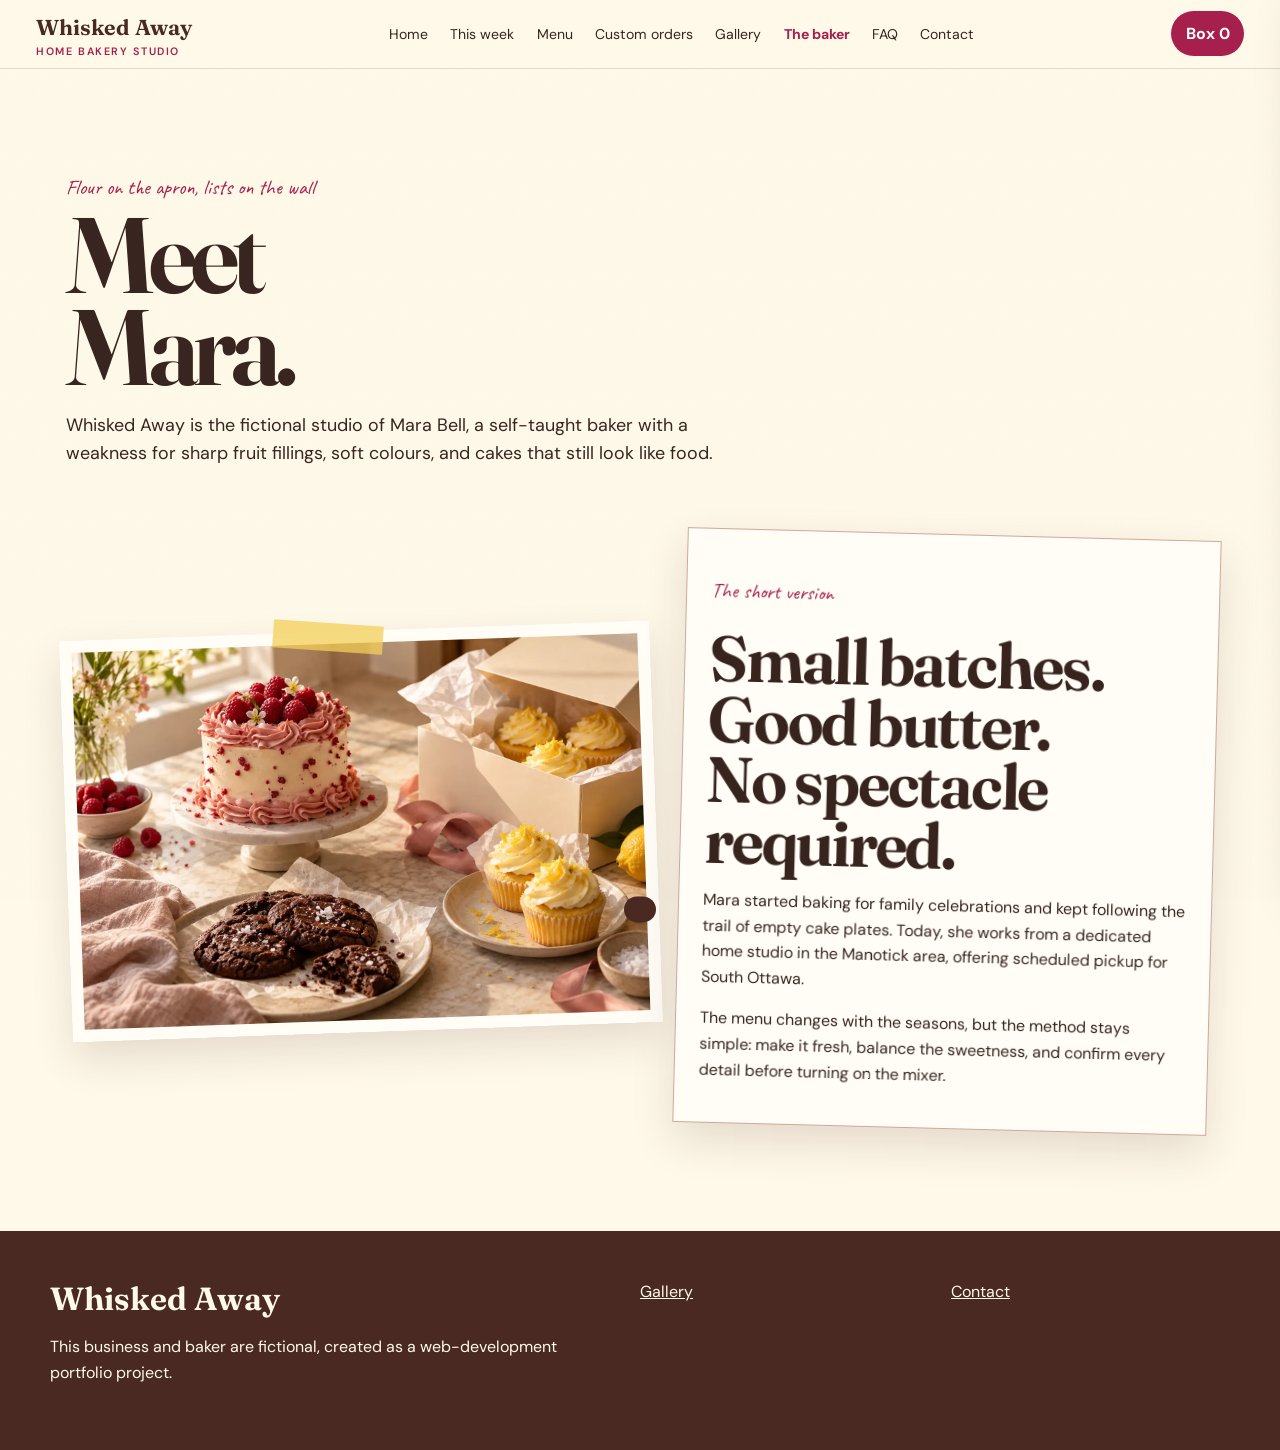
==== about.html @ 8a6906a6 "Build Whisked Away bakery website" ====
<!doctype html><html lang="en"><head><meta charset="utf-8"><meta name="viewport" content="width=device-width,initial-scale=1"><meta name="description" content="Meet the fictional baker behind Whisked Away."><title>About the Baker | Whisked Away</title><link rel="icon" href="assets/whisked-away-mark.svg"><link rel="stylesheet" href="styles.css"></head><body><a class="skip-link" href="#main">Skip to content</a><header class="site-header"><div class="nav-wrap"><a class="brand" href="index.html">Whisked Away<small>Home bakery studio</small></a><button class="menu-toggle" aria-expanded="false" aria-controls="site-nav">Menu</button><nav class="nav-links" id="site-nav" aria-label="Primary"><a href="index.html">Home</a><a href="this-week.html">This week</a><a href="menu.html">Menu</a><a href="custom.html">Custom orders</a><a href="gallery.html">Gallery</a><a aria-current="page" href="about.html">The baker</a><a href="faq.html">FAQ</a><a href="contact.html">Contact</a></nav><button class="cart-button" type="button">Box <span data-cart-count>0</span></button></div></header><main id="main"><header class="page-intro"><span class="script">Flour on the apron, lists on the wall</span><h1>Meet<br>Mara.</h1><p>Whisked Away is the fictional studio of Mara Bell, a self-taught baker with a weakness for sharp fruit fillings, soft colours, and cakes that still look like food.</p></header><section class="section" style="padding-top:1rem"><div class="counter-menu"><div class="photo-note"><span class="tape"></span><img class="crop-cake" src="assets/bakery-counter.webp" alt="Raspberry cake and pastries on Mara's work counter"></div><article class="paper"><p class="script">The short version</p><h2 class="section-title" style="font-size:clamp(2.1rem,5vw,4rem)">Small batches.<br>Good butter.<br>No spectacle required.</h2><p>Mara started baking for family celebrations and kept following the trail of empty cake plates. Today, she works from a dedicated home studio in the Manotick area, offering scheduled pickup for South Ottawa.</p><p>The menu changes with the seasons, but the method stays simple: make it fresh, balance the sweetness, and confirm every detail before turning on the mixer.</p></article></div></section></main><footer class="site-footer"><div class="footer-inner"><div><div class="footer-brand">Whisked Away</div><p>This business and baker are fictional, created as a web-development portfolio project.</p></div><div><a href="gallery.html">Gallery</a></div><div><a href="contact.html">Contact</a></div></div></footer><aside class="cart-drawer" id="cart-drawer" aria-hidden="true" aria-label="Order box"><div class="cart-top"><h2>Your bakery box</h2><button class="icon-button" id="cart-close" aria-label="Close order box">×</button></div><div id="cart-content"></div></aside><div class="toast" id="toast" role="status" aria-live="polite"></div><script src="app.js"></script></body></html>
---- styles.css ----
@import url('https://fonts.googleapis.com/css2?family=DM+Sans:wght@400;500;600;700&family=Fraunces:opsz,wght@9..144,500;9..144,650&family=Caveat:wght@600&display=swap');

:root{--cream:#fff9e9;--paper:#fffdf6;--butter:#f3cf58;--raspberry:#a61f4d;--pink:#e9a4ae;--brown:#4a2922;--ink:#38241f;--line:#cda999;--green:#496b54;--shadow:0 18px 40px rgba(74,41,34,.14);--radius:1.4rem}
*{box-sizing:border-box}html{scroll-behavior:smooth}body{margin:0;background:var(--cream);color:var(--ink);font-family:"DM Sans",sans-serif;font-size:1rem;line-height:1.6}body::before{content:"";position:fixed;inset:0;pointer-events:none;opacity:.18;background-image:url("data:image/svg+xml,%3Csvg xmlns='http://www.w3.org/2000/svg' width='120' height='120' viewBox='0 0 120 120'%3E%3Cfilter id='n'%3E%3CfeTurbulence type='fractalNoise' baseFrequency='.8' numOctaves='2' stitchTiles='stitch'/%3E%3C/filter%3E%3Crect width='100%25' height='100%25' filter='url(%23n)' opacity='.12'/%3E%3C/svg%3E")}img{max-width:100%;display:block}a{color:inherit}button,input,select,textarea{font:inherit}button{cursor:pointer}.skip-link{position:absolute;left:1rem;top:-5rem;background:var(--brown);color:white;padding:.7rem 1rem;z-index:100}.skip-link:focus{top:1rem}:focus-visible{outline:3px solid var(--raspberry);outline-offset:3px}
.site-header{position:sticky;top:0;z-index:50;background:rgba(255,249,233,.95);backdrop-filter:blur(12px);border-bottom:1px solid rgba(74,41,34,.16)}.nav-wrap{max-width:1240px;margin:auto;display:flex;align-items:center;justify-content:space-between;padding:.7rem 1rem}.brand{text-decoration:none;font-family:"Fraunces",serif;font-weight:650;font-size:1.35rem;color:var(--brown)}.brand small{display:block;font:600 .67rem/1 "DM Sans",sans-serif;text-transform:uppercase;letter-spacing:.15em;color:var(--raspberry)}.menu-toggle{border:1px solid var(--brown);border-radius:999px;background:var(--paper);padding:.55rem .85rem}.nav-links{display:none;position:absolute;top:100%;left:0;right:0;background:var(--paper);padding:1rem;box-shadow:var(--shadow)}.nav-links.open{display:grid}.nav-links a{text-decoration:none;padding:.65rem;border-bottom:1px dashed var(--line)}.nav-links a[aria-current="page"]{color:var(--raspberry);font-weight:700}.cart-button{border:0;background:var(--raspberry);color:white;padding:.6rem .9rem;border-radius:999px;font-weight:700}
.counter-entry{min-height:calc(100svh - 70px);display:grid;align-items:end;background:#d8b797 url('assets/bakery-counter.webp') center/cover no-repeat;position:relative;overflow:hidden}.counter-entry::after{content:"";position:absolute;inset:0;background:linear-gradient(90deg,rgba(58,27,20,.55),rgba(58,27,20,.08) 70%),linear-gradient(0deg,rgba(58,27,20,.48),transparent 55%)}.window-sign{position:relative;z-index:2;margin:clamp(1rem,5vw,4rem);max-width:34rem;background:rgba(255,249,233,.92);padding:clamp(1.4rem,4vw,3rem);border:1px solid rgba(74,41,34,.25);box-shadow:var(--shadow);transform:rotate(-1deg)}.script{font-family:"Caveat",cursive;color:var(--raspberry);font-size:1.3rem}.window-sign h1,.page-intro h1{font:650 clamp(3rem,9vw,6.7rem)/.86 "Fraunces",serif;letter-spacing:-.055em;margin:.25rem 0 1rem}.window-sign p{font-size:1.08rem;max-width:29rem}.button-row{display:flex;flex-wrap:wrap;gap:.7rem;margin-top:1.4rem}.button{display:inline-flex;align-items:center;justify-content:center;text-decoration:none;border:1px solid var(--brown);padding:.75rem 1rem;border-radius:999px;background:var(--brown);color:white;font-weight:700}.button.secondary{background:transparent;color:var(--brown)}
.open-strip{background:var(--butter);border-block:1px solid var(--brown);overflow:hidden;padding:.65rem 0;font-weight:700}.open-strip div{white-space:nowrap;animation:marquee 28s linear infinite}@keyframes marquee{to{transform:translateX(-50%)}}@media(prefers-reduced-motion:reduce){*{scroll-behavior:auto!important;animation-duration:.01ms!important;animation-iteration-count:1!important}}
.section{max-width:1180px;margin:auto;padding:clamp(3rem,8vw,7rem) 1rem}.counter-menu{display:grid;gap:1.5rem}.menu-board{background:var(--paper);padding:clamp(1.25rem,4vw,3rem);border:1px solid var(--line);box-shadow:var(--shadow);transform:rotate(.5deg)}.menu-board h2,.section-title{font:650 clamp(2.2rem,6vw,4.8rem)/.95 "Fraunces",serif;margin:0 0 1rem;letter-spacing:-.035em}.menu-line{display:grid;grid-template-columns:1fr auto;gap:.5rem;padding:1rem 0;border-bottom:1px dashed var(--line)}.menu-line h3{margin:0;font:650 1.25rem "Fraunces",serif}.menu-line p{margin:.2rem 0 0;color:#6c4c43}.price{font-weight:700;color:var(--raspberry)}.sold{text-decoration:line-through;opacity:.6}.photo-note{position:relative}.photo-note img{width:100%;height:100%;min-height:380px;object-fit:cover;border:12px solid var(--paper);box-shadow:var(--shadow);transform:rotate(-2deg)}.tape{position:absolute;top:-8px;left:35%;width:110px;height:28px;background:rgba(243,207,88,.75);transform:rotate(4deg);z-index:1}
.ribbon{background:var(--raspberry);color:white;padding:2.5rem 1rem;transform:rotate(-1deg);margin-block:2rem}.ribbon-inner{max-width:1000px;margin:auto;display:flex;gap:1.5rem;justify-content:space-between;align-items:center;flex-wrap:wrap}.ribbon h2{font:650 clamp(2rem,5vw,4rem)/1 "Fraunces",serif;margin:0}.ribbon .button{background:var(--cream);color:var(--brown);border-color:var(--cream)}
.worktable{display:grid;gap:1rem}.paper{background:var(--paper);border:1px solid var(--line);padding:1.5rem;box-shadow:var(--shadow)}.paper:nth-child(2){transform:rotate(1.5deg)}.paper h3{font:650 1.7rem "Fraunces",serif;margin-top:0}.scribble{font-family:"Caveat",cursive;color:var(--raspberry);font-size:1.35rem}.receipt{max-width:700px;margin:auto;background:var(--paper);padding:2rem;border-top:8px solid var(--butter);clip-path:polygon(0 0,100% 0,100% 97%,97% 100%,94% 97%,91% 100%,88% 97%,85% 100%,82% 97%,79% 100%,76% 97%,73% 100%,70% 97%,67% 100%,64% 97%,61% 100%,58% 97%,55% 100%,52% 97%,49% 100%,46% 97%,43% 100%,40% 97%,37% 100%,34% 97%,31% 100%,28% 97%,25% 100%,22% 97%,19% 100%,16% 97%,13% 100%,10% 97%,7% 100%,4% 97%,0 100%)}
.page-intro{max-width:1180px;margin:auto;padding:clamp(3rem,8vw,7rem) 1rem 2rem}.page-intro p{max-width:650px;font-size:1.12rem}.filter-bar{display:flex;gap:.6rem;overflow:auto;padding:.4rem 0 1.4rem}.filter{white-space:nowrap;border:1px solid var(--brown);background:transparent;border-radius:999px;padding:.6rem .9rem}.filter.active{background:var(--brown);color:white}.product-list{display:grid;gap:1rem}.product{display:grid;grid-template-columns:80px 1fr;gap:1rem;background:var(--paper);border:1px solid var(--line);padding:1rem;align-items:start}.product[hidden]{display:none}.product-swatch{aspect-ratio:1;border-radius:50%;background:radial-gradient(circle at 38% 35%,var(--pink) 0 15%,var(--raspberry) 16% 21%,#f8dfb3 22% 55%,var(--brown) 56% 64%,var(--butter) 65%);box-shadow:inset 0 0 0 8px #fff}.product:nth-child(2n) .product-swatch{background:radial-gradient(circle at 50% 45%,#fff3c8 0 25%,var(--butter) 26% 45%,var(--pink) 46% 60%,var(--brown) 61%)}.product h2{font:650 1.45rem "Fraunces",serif;margin:0}.meta{font-size:.9rem;color:#6b4b43}.product-actions{display:flex;justify-content:space-between;align-items:end;gap:1rem;margin-top:.7rem}.product button{border:0;background:var(--raspberry);color:white;border-radius:999px;padding:.55rem .8rem;font-weight:700}.allergen{margin-top:.8rem;padding:.6rem;background:#fff2c7;font-size:.88rem}
.form-sheet{max-width:850px;margin:0 auto 5rem;background:var(--paper);border:1px solid var(--line);padding:clamp(1.2rem,4vw,3rem);box-shadow:var(--shadow)}fieldset{border:0;padding:0;margin:0 0 1.5rem}legend{font:650 1.35rem "Fraunces",serif;margin-bottom:.8rem}.field-grid{display:grid;gap:1rem}.field label{display:block;font-weight:700;margin-bottom:.3rem}.field input,.field select,.field textarea{width:100%;border:1px solid #8c675d;background:white;border-radius:.55rem;padding:.75rem;color:var(--ink)}.field textarea{min-height:120px;resize:vertical}.help{font-size:.86rem;color:#6b4b43}.date-status{padding:.75rem;margin-top:.5rem;background:#eef5e8;border-left:4px solid var(--green)}.date-status.booked{background:#fbe2e4;border-color:var(--raspberry)}
.calendar{display:grid;grid-template-columns:repeat(7,1fr);gap:.3rem;margin-block:1rem}.calendar span{padding:.55rem .15rem;text-align:center;background:white;border:1px solid #ddc5ba;font-size:.84rem}.calendar .booked{background:#f2c7cd;text-decoration:line-through}.calendar .open{background:#e8f0dc}.key{display:flex;gap:1rem;font-size:.85rem}.dot{width:.8rem;height:.8rem;display:inline-block;border-radius:50%;margin-right:.3rem;background:#e8f0dc}.dot.booked{background:#f2c7cd}
.gallery-flow{columns:1;column-gap:1rem}.gallery-piece{break-inside:avoid;margin:0 0 1rem;position:relative;background:var(--paper);padding:.7rem;box-shadow:var(--shadow)}.gallery-piece img{width:100%;height:auto}.gallery-piece:nth-child(3n+1){transform:rotate(-1deg)}.gallery-piece:nth-child(3n+2){transform:rotate(1deg)}.gallery-piece figcaption{padding:.7rem .4rem .2rem;font-family:"Caveat",cursive;font-size:1.25rem}.image-crop{height:280px;object-fit:cover}.crop-cake{object-position:28% 43%}.crop-cupcakes{object-position:77% 39%}.crop-cookies{object-position:43% 80%}.icing-panel{min-height:260px;background:radial-gradient(circle at 20% 30%,#f6ccd1 0 12%,transparent 13%),radial-gradient(circle at 75% 60%,#f3cf58 0 16%,transparent 17%),linear-gradient(135deg,#fff4dd,#edb1bc);display:grid;place-items:center;padding:2rem;font:650 2rem/1.1 "Fraunces",serif;text-align:center;color:var(--brown)}
.accordion{max-width:850px;margin:auto}.accordion details{border-bottom:1px solid var(--line);padding:1rem 0}.accordion summary{font:650 1.25rem "Fraunces",serif;cursor:pointer}.accordion p{max-width:700px}.policy-table{display:grid;gap:.75rem}.policy{background:var(--paper);border-left:7px solid var(--butter);padding:1rem 1.2rem}.policy h3{margin:.1rem 0;font:650 1.2rem "Fraunces",serif}
.site-footer{background:var(--brown);color:var(--cream);padding:3rem 1rem}.footer-inner{max-width:1180px;margin:auto;display:grid;gap:2rem}.footer-inner a{color:var(--cream)}.footer-brand{font:650 2rem "Fraunces",serif}.fineprint{font-size:.82rem;opacity:.82}
.cart-drawer{position:fixed;z-index:100;inset:0 0 0 auto;width:min(440px,100%);background:var(--paper);box-shadow:-12px 0 50px rgba(40,20,15,.3);padding:1.2rem;transform:translateX(110%);transition:transform .25s}.cart-drawer.open{transform:none}.cart-top{display:flex;justify-content:space-between;align-items:center}.icon-button{border:1px solid var(--brown);background:white;border-radius:50%;width:42px;height:42px}.cart-empty{padding:3rem 1rem;text-align:center}.cart-item{border-block:1px dashed var(--line);padding:1rem 0}.cart-total{display:flex;justify-content:space-between;font-weight:700;font-size:1.2rem}.mock-notice{background:#fff1be;border:1px solid #8c6a1e;padding:.8rem;margin-block:1rem}.toast{position:fixed;z-index:120;left:50%;bottom:1rem;transform:translate(-50%,150%);background:var(--brown);color:white;padding:.8rem 1rem;border-radius:999px;transition:.25s}.toast.show{transform:translate(-50%,0)}
.order-dialog{border:0;padding:0;background:transparent;width:min(560px,calc(100% - 1.5rem));max-height:90svh}.order-dialog::backdrop{background:rgba(56,36,31,.65);backdrop-filter:blur(3px)}.order-panel{background:var(--paper);border:1px solid var(--line);padding:clamp(1rem,4vw,2rem);box-shadow:var(--shadow)}.order-panel h2{font:650 clamp(1.8rem,6vw,3rem)/1 "Fraunces",serif;margin:.2rem 0}.order-panel .button{margin-top:1rem;width:100%}
@media(min-width:700px){.counter-menu{grid-template-columns:1.05fr .95fr;align-items:center}.worktable{grid-template-columns:repeat(3,1fr)}.product{grid-template-columns:110px 1fr}.field-grid.two{grid-template-columns:1fr 1fr}.gallery-flow{columns:2}.footer-inner{grid-template-columns:2fr 1fr 1fr}}
@media(min-width:980px){.menu-toggle{display:none}.nav-links{display:flex;position:static;background:transparent;box-shadow:none;padding:0;align-items:center;gap:.1rem}.nav-links a{border:0;padding:.55rem .65rem;font-size:.88rem}.gallery-flow{columns:3}.product-list{grid-template-columns:1fr 1fr}}
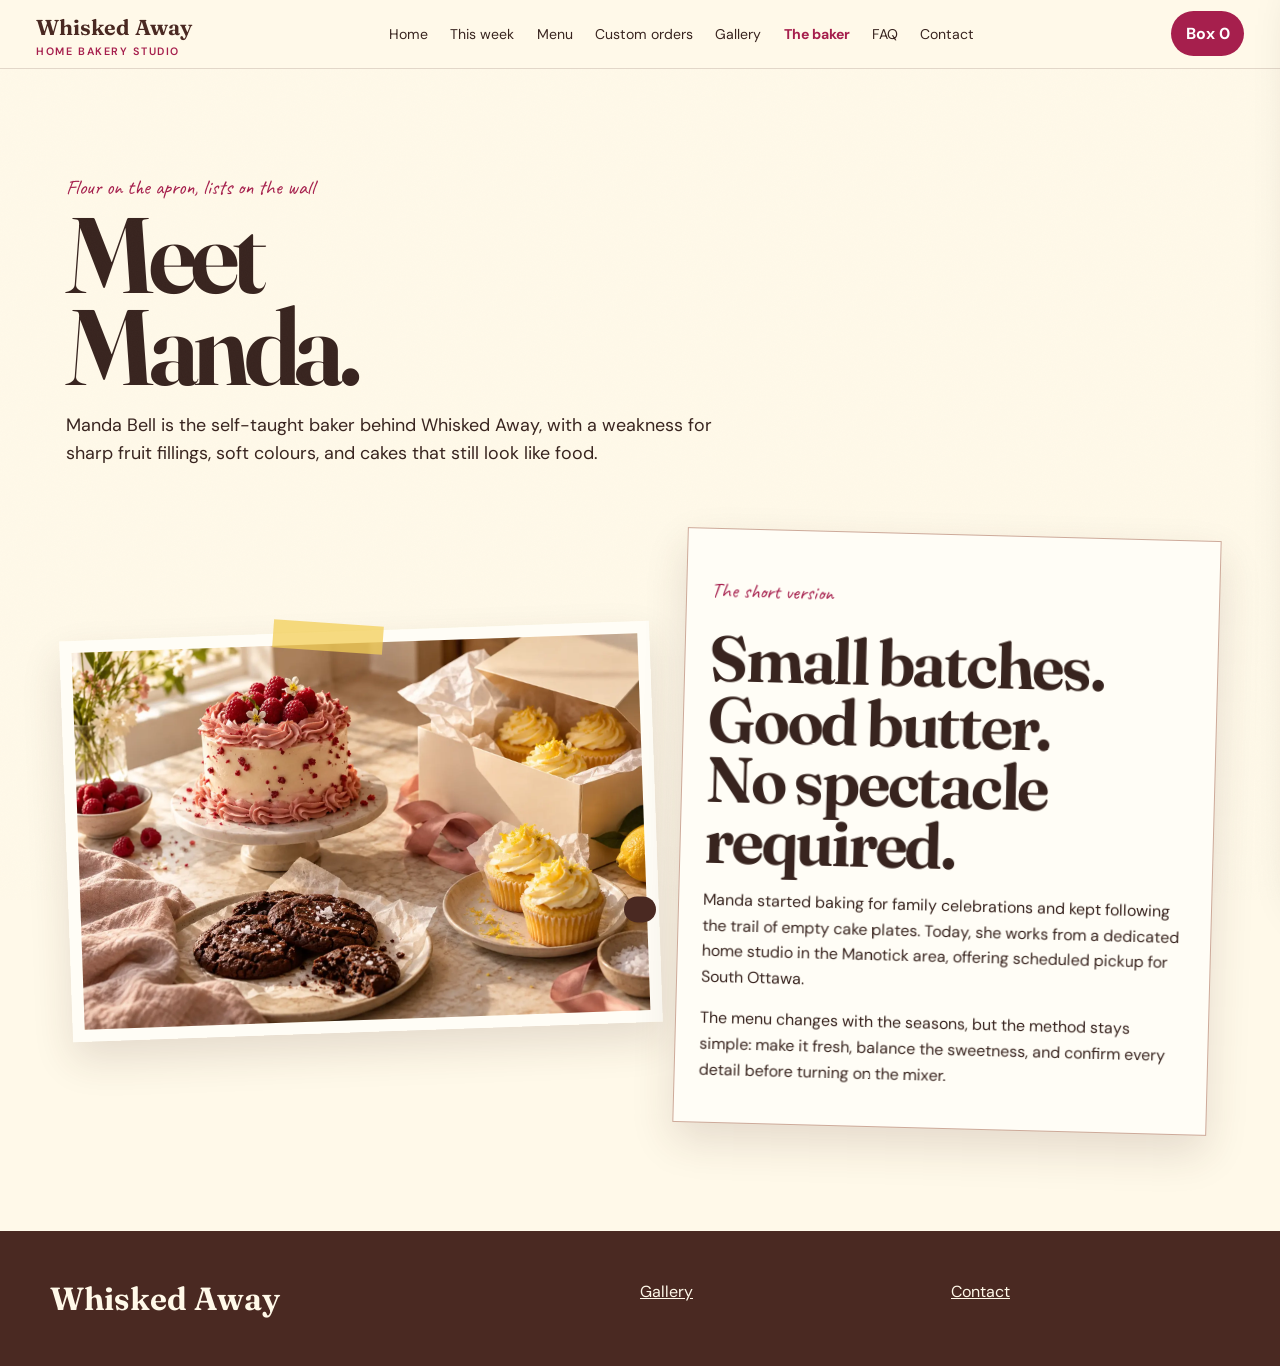
==== commit 9a39a241: "Refine bakery services, vegan menu, and e-transfer flow" ====
--- a/about.html
+++ b/about.html
@@ -1 +1 @@
-<!doctype html><html lang="en"><head><meta charset="utf-8"><meta name="viewport" content="width=device-width,initial-scale=1"><meta name="description" content="Meet the fictional baker behind Whisked Away."><title>About the Baker | Whisked Away</title><link rel="icon" href="assets/whisked-away-mark.svg"><link rel="stylesheet" href="styles.css"></head><body><a class="skip-link" href="#main">Skip to content</a><header class="site-header"><div class="nav-wrap"><a class="brand" href="index.html">Whisked Away<small>Home bakery studio</small></a><button class="menu-toggle" aria-expanded="false" aria-controls="site-nav">Menu</button><nav class="nav-links" id="site-nav" aria-label="Primary"><a href="index.html">Home</a><a href="this-week.html">This week</a><a href="menu.html">Menu</a><a href="custom.html">Custom orders</a><a href="gallery.html">Gallery</a><a aria-current="page" href="about.html">The baker</a><a href="faq.html">FAQ</a><a href="contact.html">Contact</a></nav><button class="cart-button" type="button">Box <span data-cart-count>0</span></button></div></header><main id="main"><header class="page-intro"><span class="script">Flour on the apron, lists on the wall</span><h1>Meet<br>Mara.</h1><p>Whisked Away is the fictional studio of Mara Bell, a self-taught baker with a weakness for sharp fruit fillings, soft colours, and cakes that still look like food.</p></header><section class="section" style="padding-top:1rem"><div class="counter-menu"><div class="photo-note"><span class="tape"></span><img class="crop-cake" src="assets/bakery-counter.webp" alt="Raspberry cake and pastries on Mara's work counter"></div><article class="paper"><p class="script">The short version</p><h2 class="section-title" style="font-size:clamp(2.1rem,5vw,4rem)">Small batches.<br>Good butter.<br>No spectacle required.</h2><p>Mara started baking for family celebrations and kept following the trail of empty cake plates. Today, she works from a dedicated home studio in the Manotick area, offering scheduled pickup for South Ottawa.</p><p>The menu changes with the seasons, but the method stays simple: make it fresh, balance the sweetness, and confirm every detail before turning on the mixer.</p></article></div></section></main><footer class="site-footer"><div class="footer-inner"><div><div class="footer-brand">Whisked Away</div><p>This business and baker are fictional, created as a web-development portfolio project.</p></div><div><a href="gallery.html">Gallery</a></div><div><a href="contact.html">Contact</a></div></div></footer><aside class="cart-drawer" id="cart-drawer" aria-hidden="true" aria-label="Order box"><div class="cart-top"><h2>Your bakery box</h2><button class="icon-button" id="cart-close" aria-label="Close order box">×</button></div><div id="cart-content"></div></aside><div class="toast" id="toast" role="status" aria-live="polite"></div><script src="app.js"></script></body></html>
+<!doctype html><html lang="en"><head><meta charset="utf-8"><meta name="viewport" content="width=device-width,initial-scale=1"><meta name="description" content="Meet the baker behind Whisked Away."><title>About the Baker | Whisked Away</title><link rel="icon" href="assets/whisked-away-mark.svg"><link rel="stylesheet" href="styles.css"></head><body><a class="skip-link" href="#main">Skip to content</a><header class="site-header"><div class="nav-wrap"><a class="brand" href="index.html">Whisked Away<small>Home bakery studio</small></a><button class="menu-toggle" aria-expanded="false" aria-controls="site-nav">Menu</button><nav class="nav-links" id="site-nav" aria-label="Primary"><a href="index.html">Home</a><a href="this-week.html">This week</a><a href="menu.html">Menu</a><a href="custom.html">Custom orders</a><a href="gallery.html">Gallery</a><a aria-current="page" href="about.html">The baker</a><a href="faq.html">FAQ</a><a href="contact.html">Contact</a></nav><button class="cart-button" type="button">Box <span data-cart-count>0</span></button></div></header><main id="main"><header class="page-intro"><span class="script">Flour on the apron, lists on the wall</span><h1>Meet<br>Manda.</h1><p>Manda Bell is the self-taught baker behind Whisked Away, with a weakness for sharp fruit fillings, soft colours, and cakes that still look like food.</p></header><section class="section" style="padding-top:1rem"><div class="counter-menu"><div class="photo-note"><span class="tape"></span><img class="crop-cake" src="assets/bakery-counter.webp" alt="Raspberry cake and pastries on Manda's work counter"></div><article class="paper"><p class="script">The short version</p><h2 class="section-title" style="font-size:clamp(2.1rem,5vw,4rem)">Small batches.<br>Good butter.<br>No spectacle required.</h2><p>Manda started baking for family celebrations and kept following the trail of empty cake plates. Today, she works from a dedicated home studio in the Manotick area, offering scheduled pickup for South Ottawa.</p><p>The menu changes with the seasons, but the method stays simple: make it fresh, balance the sweetness, and confirm every detail before turning on the mixer.</p></article></div></section></main><footer class="site-footer"><div class="footer-inner"><div><div class="footer-brand">Whisked Away</div></div><div><a href="gallery.html">Gallery</a></div><div><a href="contact.html">Contact</a></div></div></footer><aside class="cart-drawer" id="cart-drawer" aria-hidden="true" aria-label="Order box"><div class="cart-top"><h2>Your bakery box</h2><button class="icon-button" id="cart-close" aria-label="Close order box">×</button></div><div id="cart-content"></div></aside><div class="toast" id="toast" role="status" aria-live="polite"></div><script src="app.js"></script></body></html>
--- a/styles.css
+++ b/styles.css
@@ -16,5 +16,6 @@
 .site-footer{background:var(--brown);color:var(--cream);padding:3rem 1rem}.footer-inner{max-width:1180px;margin:auto;display:grid;gap:2rem}.footer-inner a{color:var(--cream)}.footer-brand{font:650 2rem "Fraunces",serif}.fineprint{font-size:.82rem;opacity:.82}
 .cart-drawer{position:fixed;z-index:100;inset:0 0 0 auto;width:min(440px,100%);background:var(--paper);box-shadow:-12px 0 50px rgba(40,20,15,.3);padding:1.2rem;transform:translateX(110%);transition:transform .25s}.cart-drawer.open{transform:none}.cart-top{display:flex;justify-content:space-between;align-items:center}.icon-button{border:1px solid var(--brown);background:white;border-radius:50%;width:42px;height:42px}.cart-empty{padding:3rem 1rem;text-align:center}.cart-item{border-block:1px dashed var(--line);padding:1rem 0}.cart-total{display:flex;justify-content:space-between;font-weight:700;font-size:1.2rem}.mock-notice{background:#fff1be;border:1px solid #8c6a1e;padding:.8rem;margin-block:1rem}.toast{position:fixed;z-index:120;left:50%;bottom:1rem;transform:translate(-50%,150%);background:var(--brown);color:white;padding:.8rem 1rem;border-radius:999px;transition:.25s}.toast.show{transform:translate(-50%,0)}
 .order-dialog{border:0;padding:0;background:transparent;width:min(560px,calc(100% - 1.5rem));max-height:90svh}.order-dialog::backdrop{background:rgba(56,36,31,.65);backdrop-filter:blur(3px)}.order-panel{background:var(--paper);border:1px solid var(--line);padding:clamp(1rem,4vw,2rem);box-shadow:var(--shadow)}.order-panel h2{font:650 clamp(1.8rem,6vw,3rem)/1 "Fraunces",serif;margin:.2rem 0}.order-panel .button{margin-top:1rem;width:100%}
+.submit-button{margin-top:1.35rem}
 @media(min-width:700px){.counter-menu{grid-template-columns:1.05fr .95fr;align-items:center}.worktable{grid-template-columns:repeat(3,1fr)}.product{grid-template-columns:110px 1fr}.field-grid.two{grid-template-columns:1fr 1fr}.gallery-flow{columns:2}.footer-inner{grid-template-columns:2fr 1fr 1fr}}
 @media(min-width:980px){.menu-toggle{display:none}.nav-links{display:flex;position:static;background:transparent;box-shadow:none;padding:0;align-items:center;gap:.1rem}.nav-links a{border:0;padding:.55rem .65rem;font-size:.88rem}.gallery-flow{columns:3}.product-list{grid-template-columns:1fr 1fr}}
